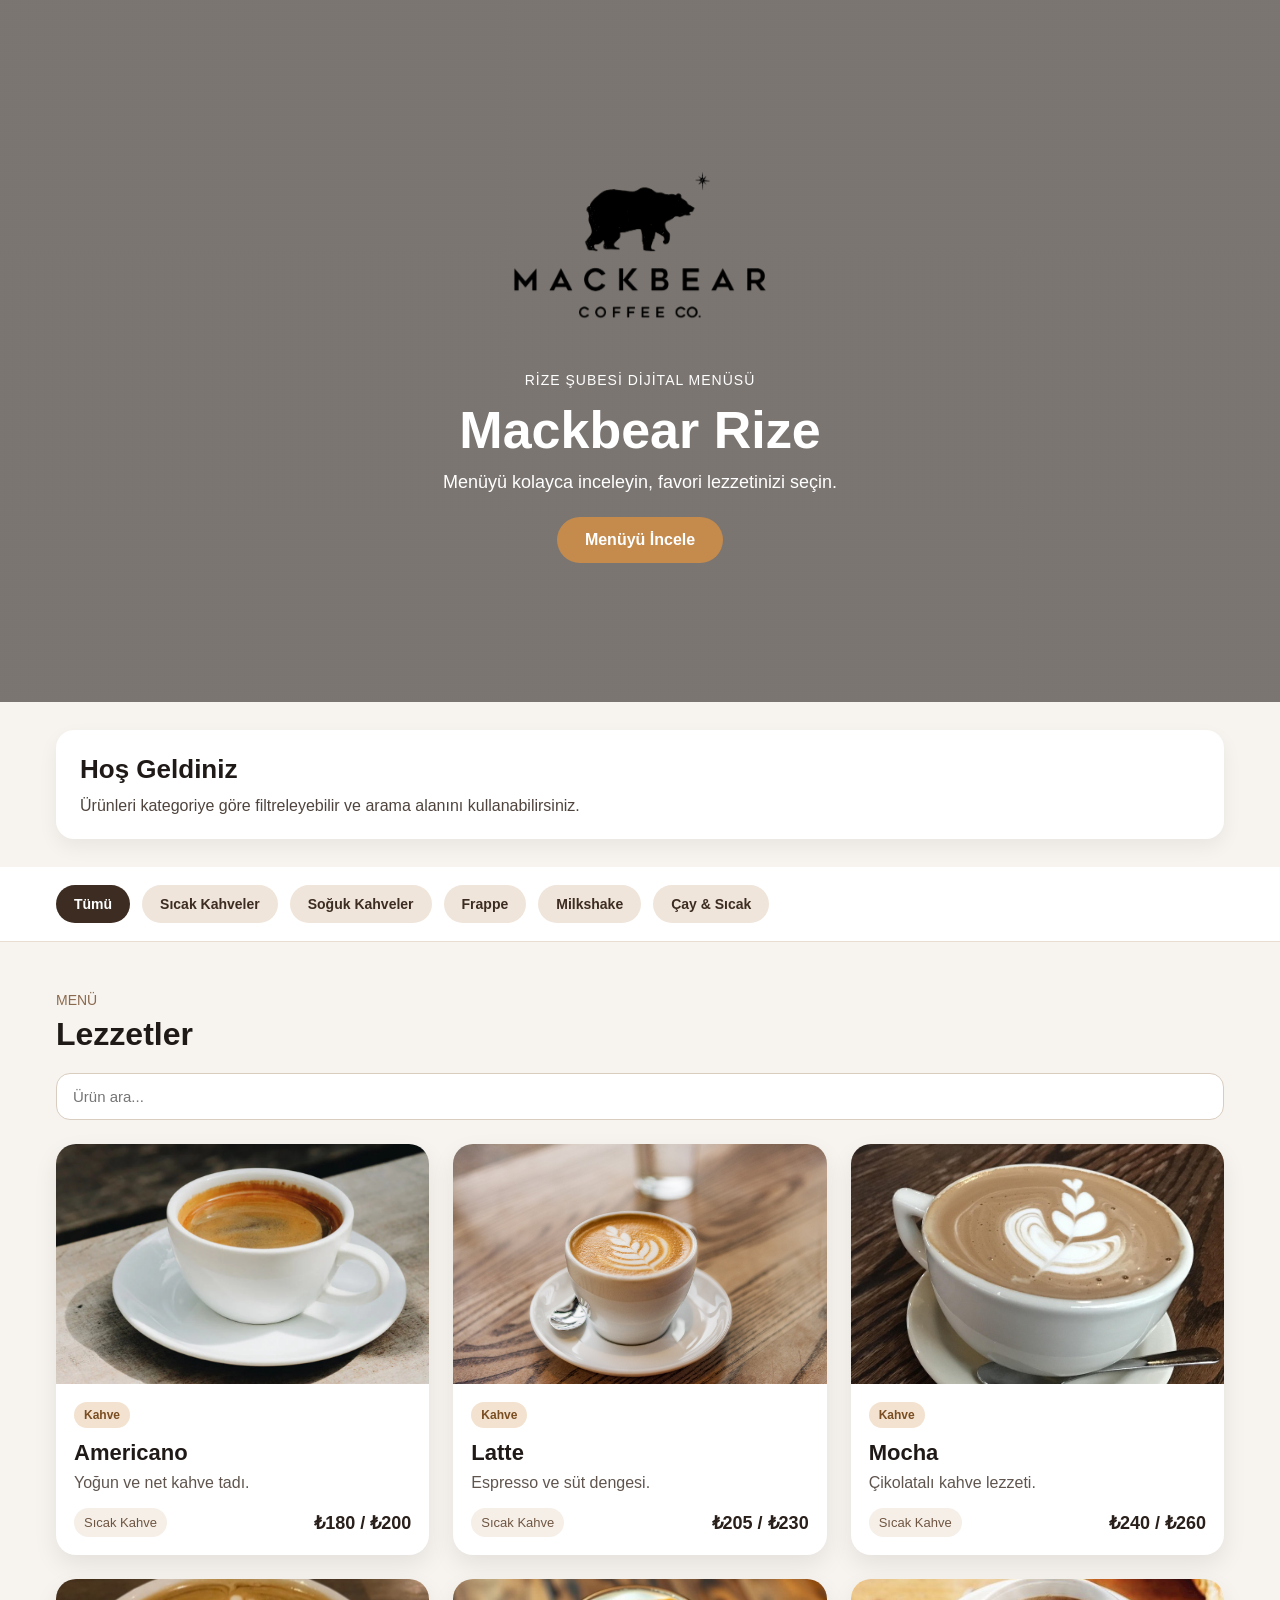
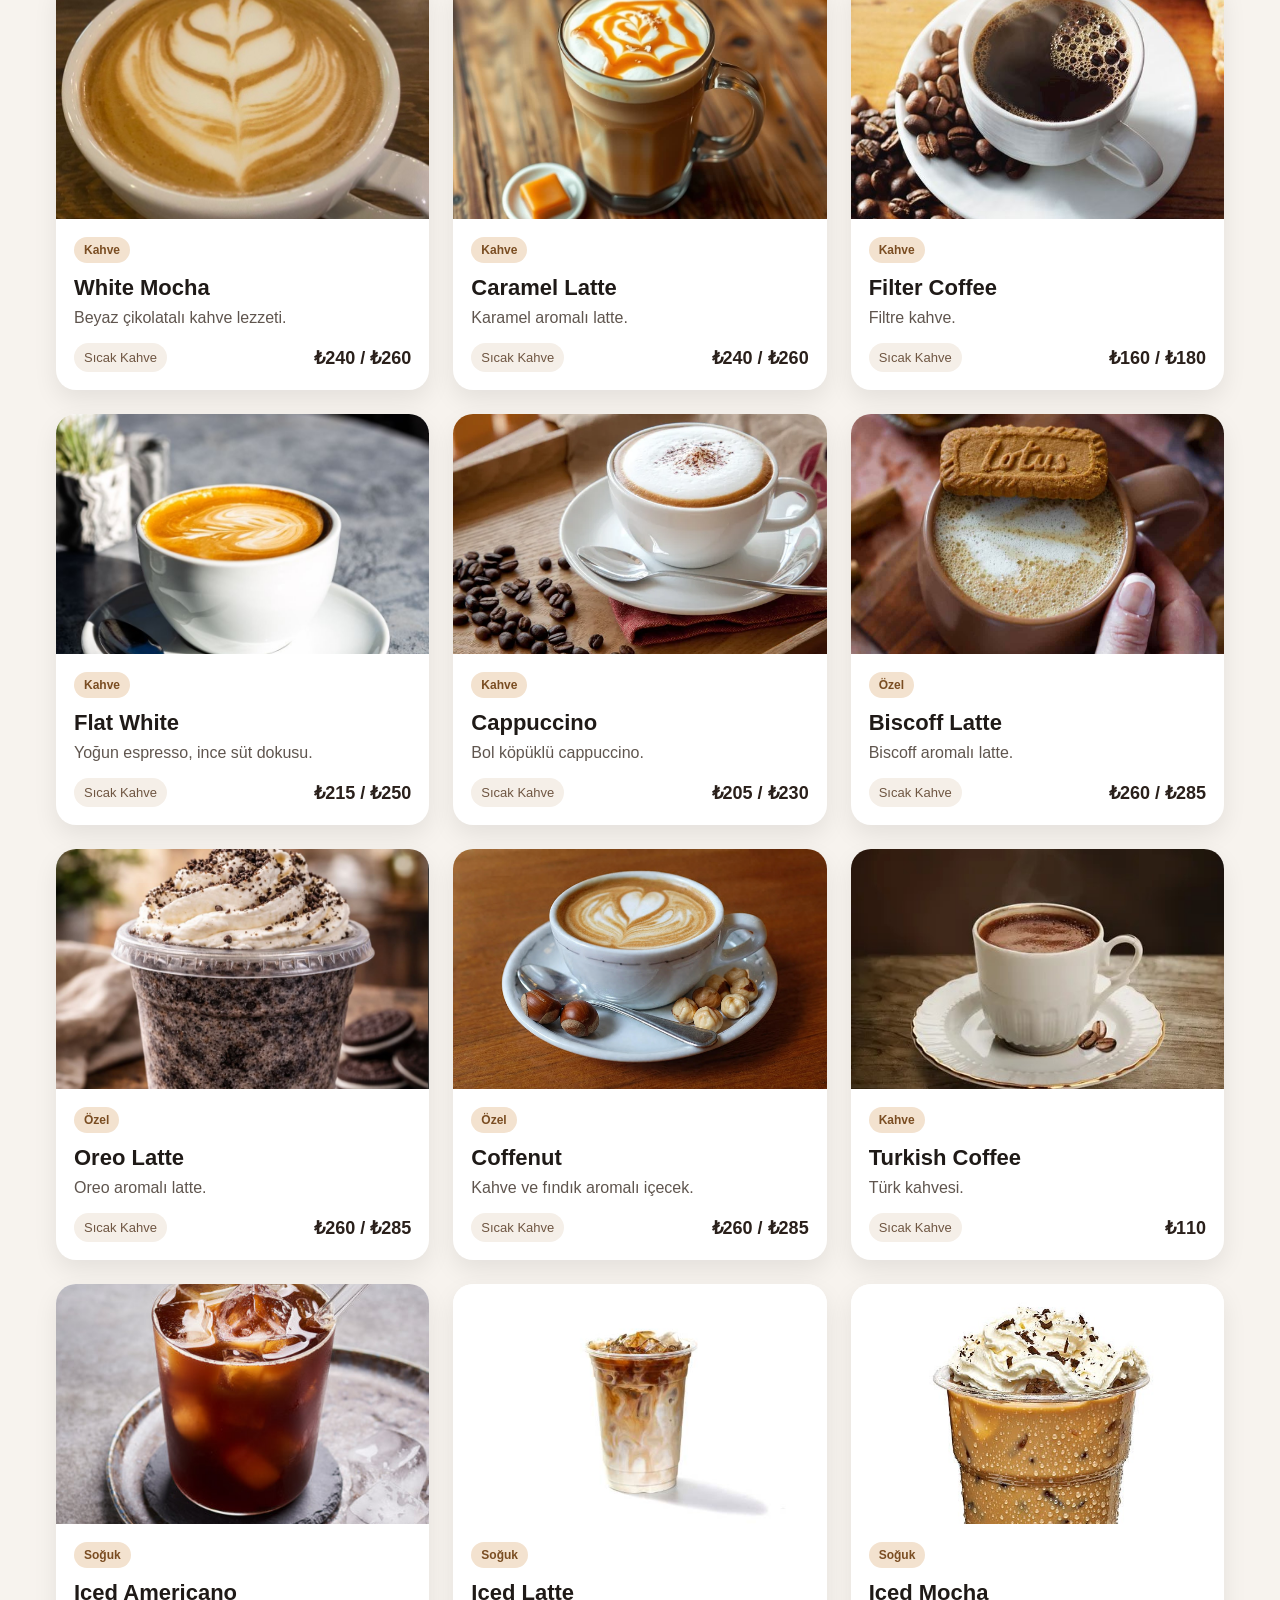
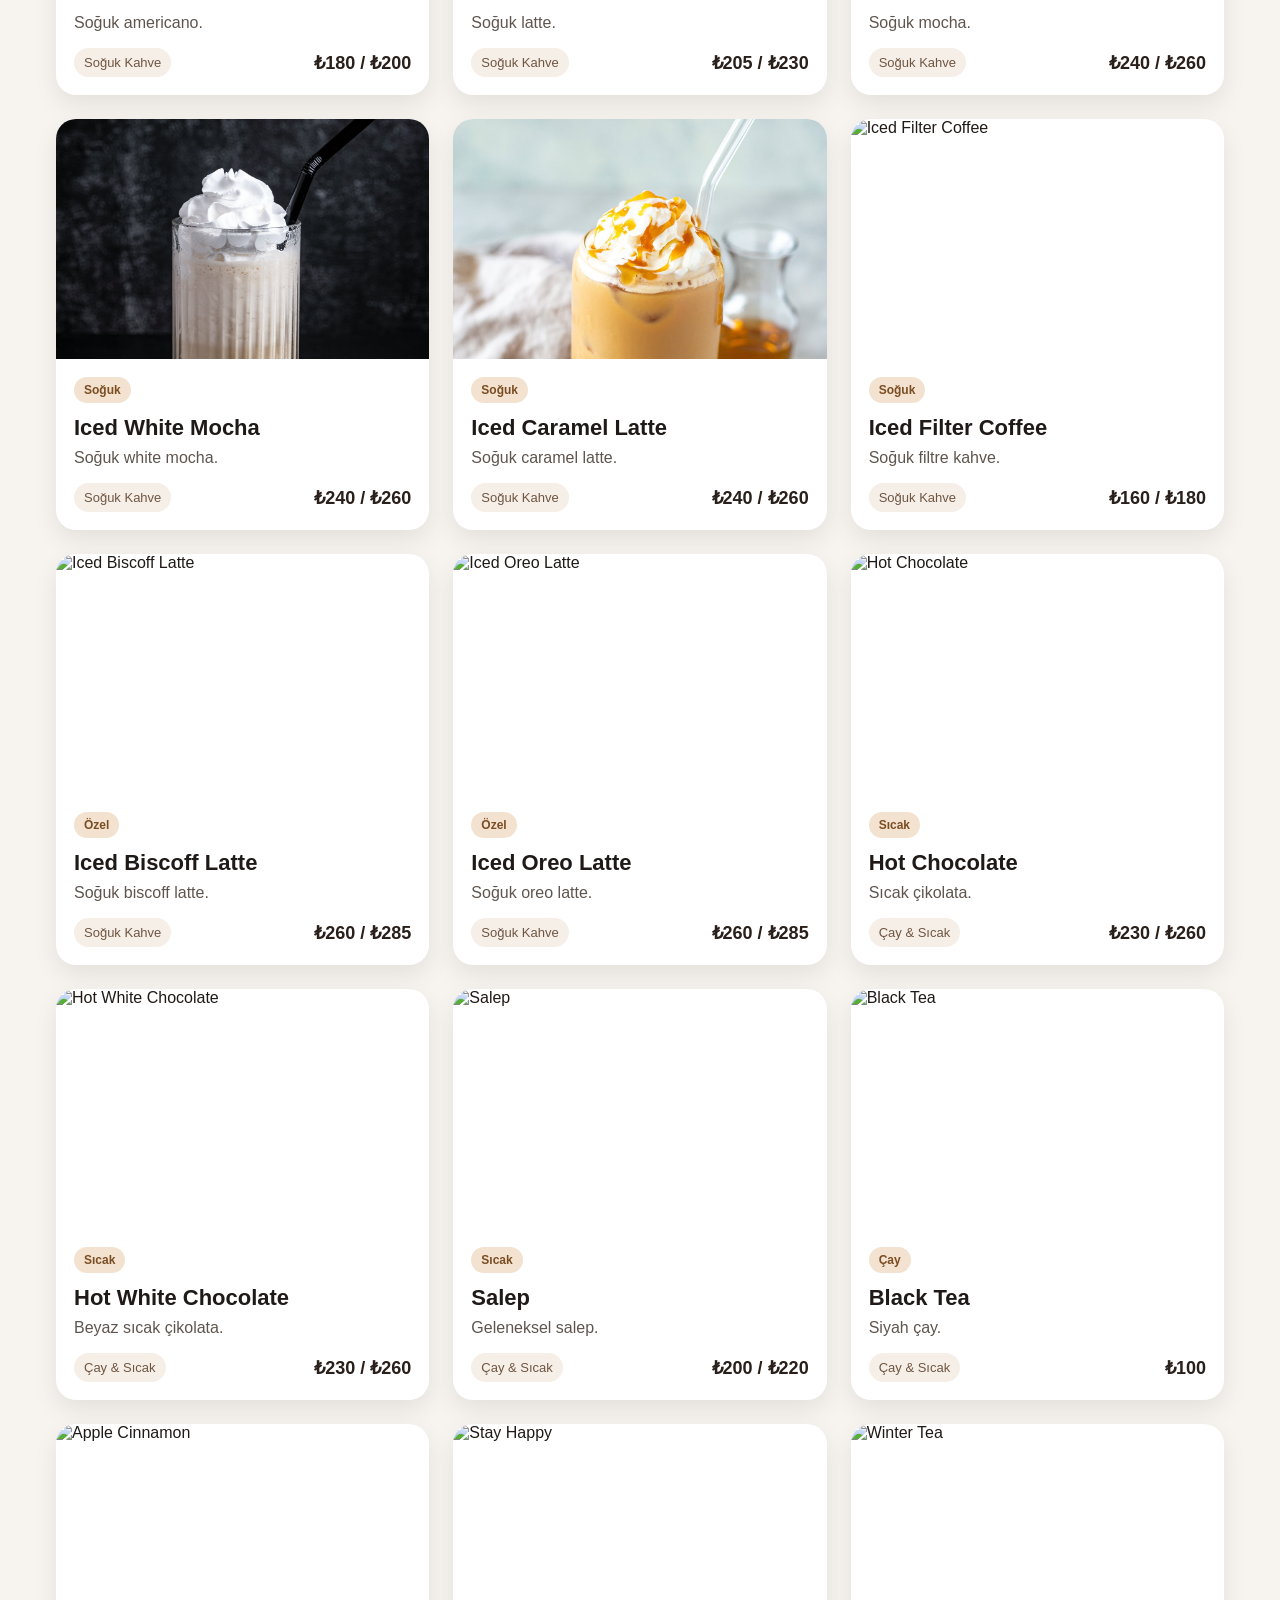
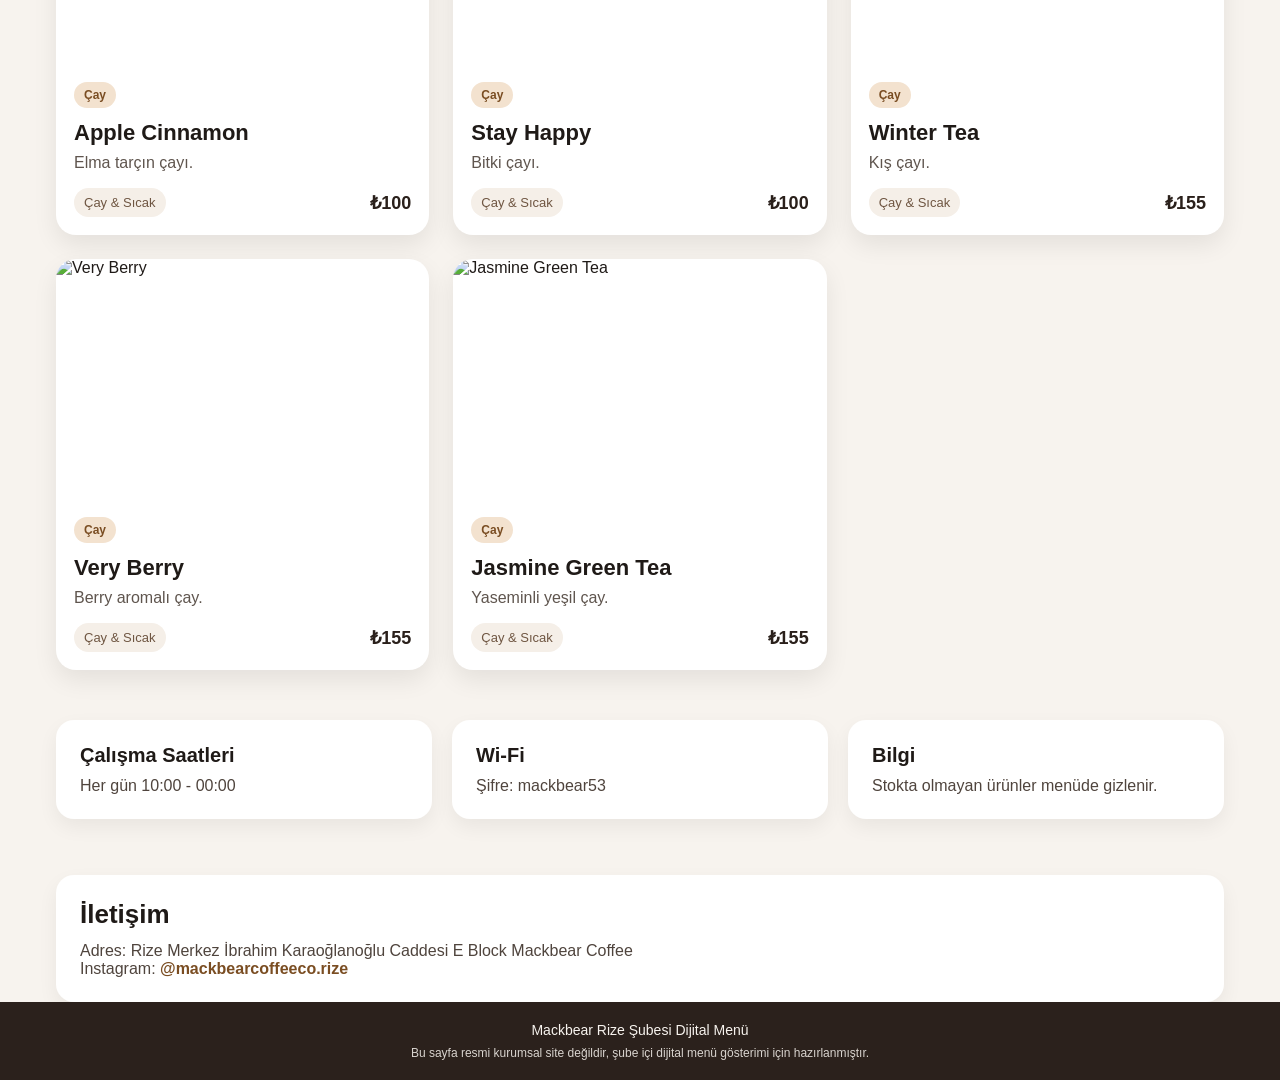
==== index.html @ a1dbd8ec "Add files via upload" ====
<!DOCTYPE html>
<html lang="tr">
<head>
  <meta charset="UTF-8" />
  <meta name="viewport" content="width=device-width, initial-scale=1.0" />
  <title>Mackbear Rize | Dijital Menü</title>
  <meta name="description" content="Rize şubesi dijital menüsü" />
  <link rel="stylesheet" href="style.css" />
</head>
<body>
  <header class="hero">
    <div class="hero-content">
      <img src="images/mackbear-logo.png" alt="Mackbear Logo" class="hero-logo" />
      <p class="hero-top-text">Rize şubesi dijital menüsü</p>
      <h1>Mackbear Rize</h1>
      <p class="hero-subtitle">Menüyü kolayca inceleyin, favori lezzetinizi seçin.</p>
      <a href="#menu" class="hero-button">Menüyü İncele</a>
    </div>
  </header>

  <main>
    <section class="intro-section">
      <div class="intro-box">
        <h2>Hoş Geldiniz</h2>
        <p>
          Ürünleri kategoriye göre filtreleyebilir ve arama alanını kullanabilirsiniz.
        </p>
      </div>
    </section>

    <section class="category-section">
      <div class="category-scroll">
        <button class="category-btn active" data-category="all">Tümü</button>
        <button class="category-btn" data-category="kahve">Sıcak Kahveler</button>
        <button class="category-btn" data-category="soguk">Soğuk Kahveler</button>
        <button class="category-btn" data-category="frappe">Frappe</button>
        <button class="category-btn" data-category="milkshake">Milkshake</button>
        <button class="category-btn" data-category="sicak">Çay & Sıcak</button>
      </div>
    </section>

    <section id="menu" class="menu-section">
      <div class="section-title">
        <p>Menü</p>
        <h2>Lezzetler</h2>
      </div>

      <div class="search-box">
        <input type="text" id="searchInput" placeholder="Ürün ara..." />
      </div>

      <div class="product-grid" id="productGrid"></div>
    </section>

    <section class="info-section">
      <div class="info-box">
        <h3>Çalışma Saatleri</h3>
        <p>Her gün 10:00 - 00:00</p>
      </div>

      <div class="info-box">
        <h3>Wi-Fi</h3>
        <p>Şifre: mackbear53</p>
      </div>

      <div class="info-box">
        <h3>Bilgi</h3>
        <p>Stokta olmayan ürünler menüde gizlenir.</p>
      </div>
    </section>

    <section class="contact-section">
      <div class="contact-box">
        <h2>İletişim</h2>
        <p>Adres: Rize Merkez İbrahim Karaoğlanoğlu Caddesi E Block Mackbear Coffee</p>
        <p>
          Instagram:
          <a href="https://www.instagram.com/mackbearcoffeeco.rize?igsh=MWk4eXNhZjRoemdxcg==" target="_blank">
            @mackbearcoffeeco.rize
          </a>
        </p>
      </div>
    </section>
  </main>

  <footer class="footer">
    <p>Mackbear Rize Şubesi Dijital Menü</p>
    <p class="footer-note">
      Bu sayfa resmi kurumsal site değildir, şube içi dijital menü gösterimi için hazırlanmıştır.
    </p>
  </footer>

  <script src="script.js"></script>
</body>
</html>
---- style.css ----
* {
  margin: 0;
  padding: 0;
  box-sizing: border-box;
}

body {
  font-family: Arial, Helvetica, sans-serif;
  background-color: #f7f3ee;
  color: #1f1a17;
}

img {
  width: 100%;
  display: block;
}

.hero {
  position: relative;
  min-height: 78vh;
  background: linear-gradient(rgba(20, 14, 10, 0.55), rgba(20, 14, 10, 0.55));
  display: flex;
  align-items: center;
  justify-content: center;
  padding: 20px;
}

.hero-content {
  position: relative;
  z-index: 1;
  text-align: center;
  color: white;
  max-width: 760px;
}

.hero-logo {
  width: 280px;
  max-width: 90%;
  margin: 0 auto 24px;
  opacity: 0;
  transform: translateY(20px);
  animation: fadeUp 0.8s ease forwards;
}

.hero-top-text {
  font-size: 14px;
  letter-spacing: 1px;
  text-transform: uppercase;
  margin-bottom: 12px;
  opacity: 0;
  transform: translateY(20px);
  animation: fadeUp 0.8s ease forwards;
  animation-delay: 0.15s;
}

.hero-content h1 {
  font-size: 52px;
  margin-bottom: 12px;
  opacity: 0;
  transform: translateY(20px);
  animation: fadeUp 0.8s ease forwards;
  animation-delay: 0.3s;
}

.hero-subtitle {
  font-size: 18px;
  margin-bottom: 24px;
  opacity: 0;
  transform: translateY(20px);
  animation: fadeUp 0.8s ease forwards;
  animation-delay: 0.45s;
}

.hero-button {
  display: inline-block;
  text-decoration: none;
  background-color: #c58b4d;
  color: white;
  padding: 14px 28px;
  border-radius: 999px;
  font-weight: bold;
  opacity: 0;
  transform: translateY(20px);
  animation: fadeUp 0.8s ease forwards;
  animation-delay: 0.6s;
  transition: transform 0.25s ease, background-color 0.25s ease;
}

.hero-button:hover {
  background-color: #b57c3f;
  transform: translateY(-2px);
}

.intro-section,
.contact-section {
  max-width: 1200px;
  margin: 0 auto;
  padding: 28px 16px 0;
}

.intro-box,
.contact-box {
  background-color: white;
  padding: 24px;
  border-radius: 18px;
  box-shadow: 0 8px 20px rgba(0, 0, 0, 0.06);
}

.intro-box h2,
.contact-box h2 {
  margin-bottom: 12px;
  font-size: 26px;
}

.category-section {
  background-color: #ffffff;
  border-bottom: 1px solid #e8ddd1;
  margin-top: 28px;
}

.category-scroll {
  max-width: 1200px;
  margin: 0 auto;
  padding: 18px 16px;
  display: flex;
  gap: 12px;
  overflow-x: auto;
}

.category-btn {
  border: none;
  background-color: #efe5da;
  color: #3d2c21;
  padding: 11px 18px;
  border-radius: 999px;
  cursor: pointer;
  white-space: nowrap;
  font-size: 14px;
  font-weight: 600;
  transition: all 0.2s ease;
}

.category-btn:hover {
  transform: translateY(-1px);
}

.category-btn.active {
  background-color: #3d2c21;
  color: white;
}

.menu-section {
  max-width: 1200px;
  margin: 0 auto;
  padding: 50px 16px;
}

.section-title {
  margin-bottom: 20px;
}

.section-title p {
  color: #8a6a4f;
  font-size: 14px;
  text-transform: uppercase;
  margin-bottom: 8px;
}

.section-title h2 {
  font-size: 32px;
}

.search-box {
  margin-bottom: 24px;
}

.search-box input {
  width: 100%;
  padding: 14px 16px;
  border: 1px solid #d9cdbf;
  border-radius: 14px;
  font-size: 15px;
  outline: none;
  background-color: #ffffff;
}

.product-grid {
  display: grid;
  grid-template-columns: repeat(3, 1fr);
  gap: 24px;
}

.card {
  background-color: white;
  border-radius: 20px;
  overflow: hidden;
  box-shadow: 0 10px 24px rgba(0, 0, 0, 0.08);
  transition: transform 0.25s ease, box-shadow 0.25s ease;
}

.card:hover {
  transform: translateY(-4px);
  box-shadow: 0 14px 28px rgba(0, 0, 0, 0.12);
}

.card img {
  height: 240px;
  object-fit: cover;
}

.card-content {
  padding: 18px;
}

.badge {
  display: inline-block;
  background-color: #f3e2cf;
  color: #7a4d22;
  font-size: 12px;
  font-weight: bold;
  padding: 6px 10px;
  border-radius: 999px;
  margin-bottom: 12px;
}

.card-content h3 {
  font-size: 22px;
  margin-bottom: 8px;
}

.card-content p {
  color: #5f554e;
  margin-bottom: 16px;
}

.card-bottom {
  display: flex;
  align-items: center;
  justify-content: space-between;
  gap: 10px;
}

.card-category {
  font-size: 13px;
  background-color: #f5efe8;
  color: #6f5642;
  padding: 7px 10px;
  border-radius: 999px;
}

.card-content strong {
  font-size: 18px;
  color: #2a201b;
}

.info-section {
  max-width: 1200px;
  margin: 0 auto;
  padding: 0 16px 28px;
  display: grid;
  grid-template-columns: repeat(3, 1fr);
  gap: 20px;
}

.info-box {
  background-color: white;
  padding: 24px;
  border-radius: 18px;
  box-shadow: 0 8px 20px rgba(0, 0, 0, 0.06);
}

.info-box h3 {
  margin-bottom: 10px;
  font-size: 20px;
}

.contact-box p,
.intro-box p,
.info-box p {
  color: #4f443d;
}

.contact-box a {
  color: #7a4d22;
  text-decoration: none;
  font-weight: bold;
}

.contact-box a:hover {
  text-decoration: underline;
}

.footer {
  text-align: center;
  padding: 20px;
  background-color: #2b211c;
  color: #f7f3ee;
  font-size: 14px;
}

.footer-note {
  margin-top: 8px;
  font-size: 12px;
  opacity: 0.85;
}

@keyframes fadeUp {
  from {
    opacity: 0;
    transform: translateY(20px);
  }

  to {
    opacity: 1;
    transform: translateY(0);
  }
}

@media (max-width: 992px) {
  .product-grid {
    grid-template-columns: repeat(2, 1fr);
  }

  .info-section {
    grid-template-columns: 1fr;
  }

  .hero-logo {
    width: 800px;
  }
}

@media (max-width: 600px) {
  .hero {
    min-height: 70vh;
  }

  .hero-logo {
    width: 190px;
  }

  .hero-content h1 {
    font-size: 34px;
  }

  .hero-subtitle {
    font-size: 16px;
  }

  .product-grid {
    grid-template-columns: 1fr;
  }

  .card img {
    height: 220px;
  }

  .section-title h2,
  .intro-box h2,
  .contact-box h2 {
    font-size: 24px;
  }

  .card-bottom {
    flex-direction: column;
    align-items: flex-start;
  }
}
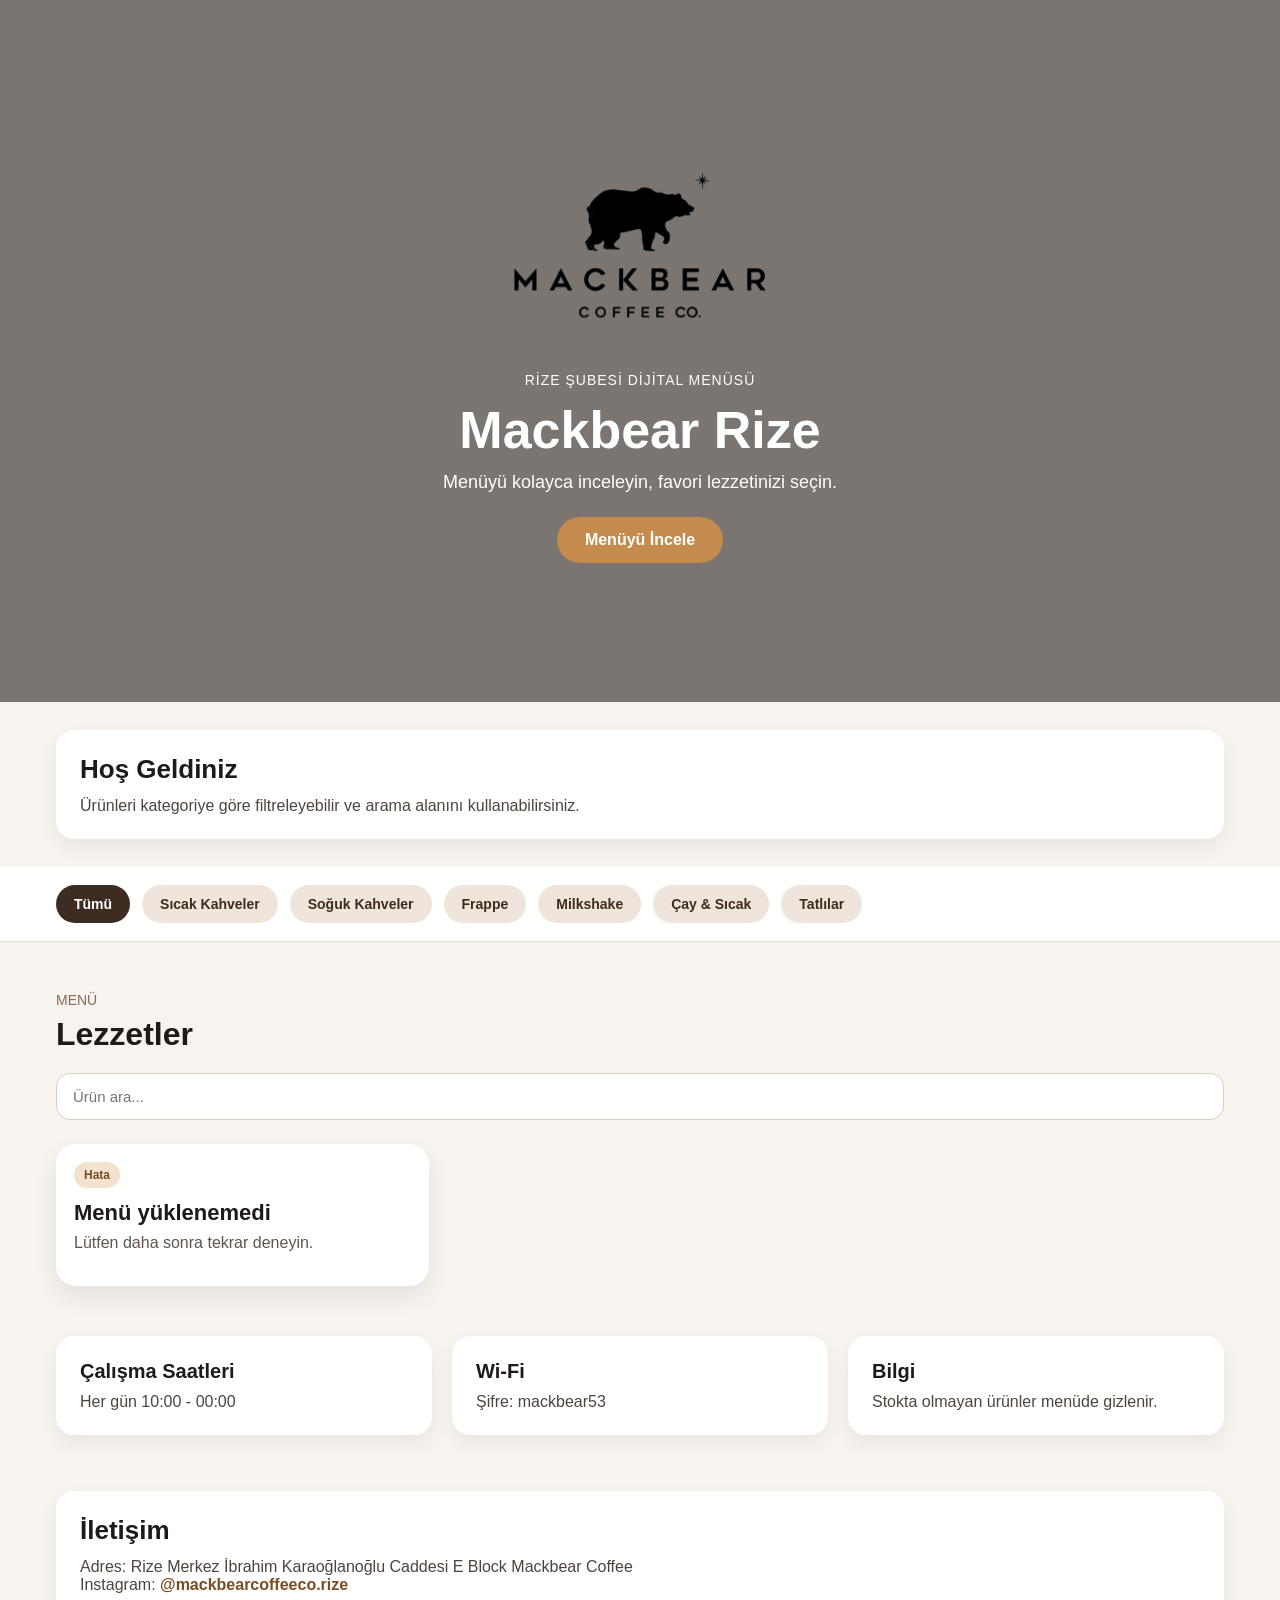
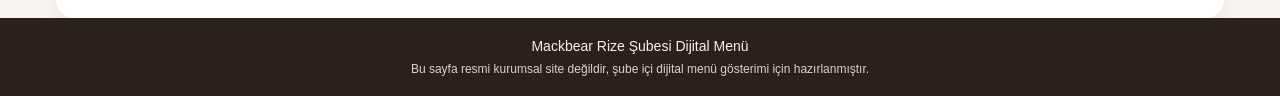
==== commit 0608f49a: "Update index.html" ====
--- a/index.html
+++ b/index.html
@@ -36,6 +36,8 @@
         <button class="category-btn" data-category="frappe">Frappe</button>
         <button class="category-btn" data-category="milkshake">Milkshake</button>
         <button class="category-btn" data-category="sicak">Çay & Sıcak</button>
+        <!-- 🔥 YENİ EKLENEN -->
+        <button class="category-btn" data-category="tatli">Tatlılar</button>
       </div>
     </section>
 
@@ -75,7 +77,7 @@
         <p>Adres: Rize Merkez İbrahim Karaoğlanoğlu Caddesi E Block Mackbear Coffee</p>
         <p>
           Instagram:
-          <a href="https://www.instagram.com/mackbearcoffeeco.rize?igsh=MWk4eXNhZjRoemdxcg==" target="_blank">
+          <a href="https://www.instagram.com/mackbearcoffeeco.rize" target="_blank">
             @mackbearcoffeeco.rize
           </a>
         </p>
@@ -92,4 +94,4 @@
 
   <script src="script.js"></script>
 </body>
-</html>+</html>
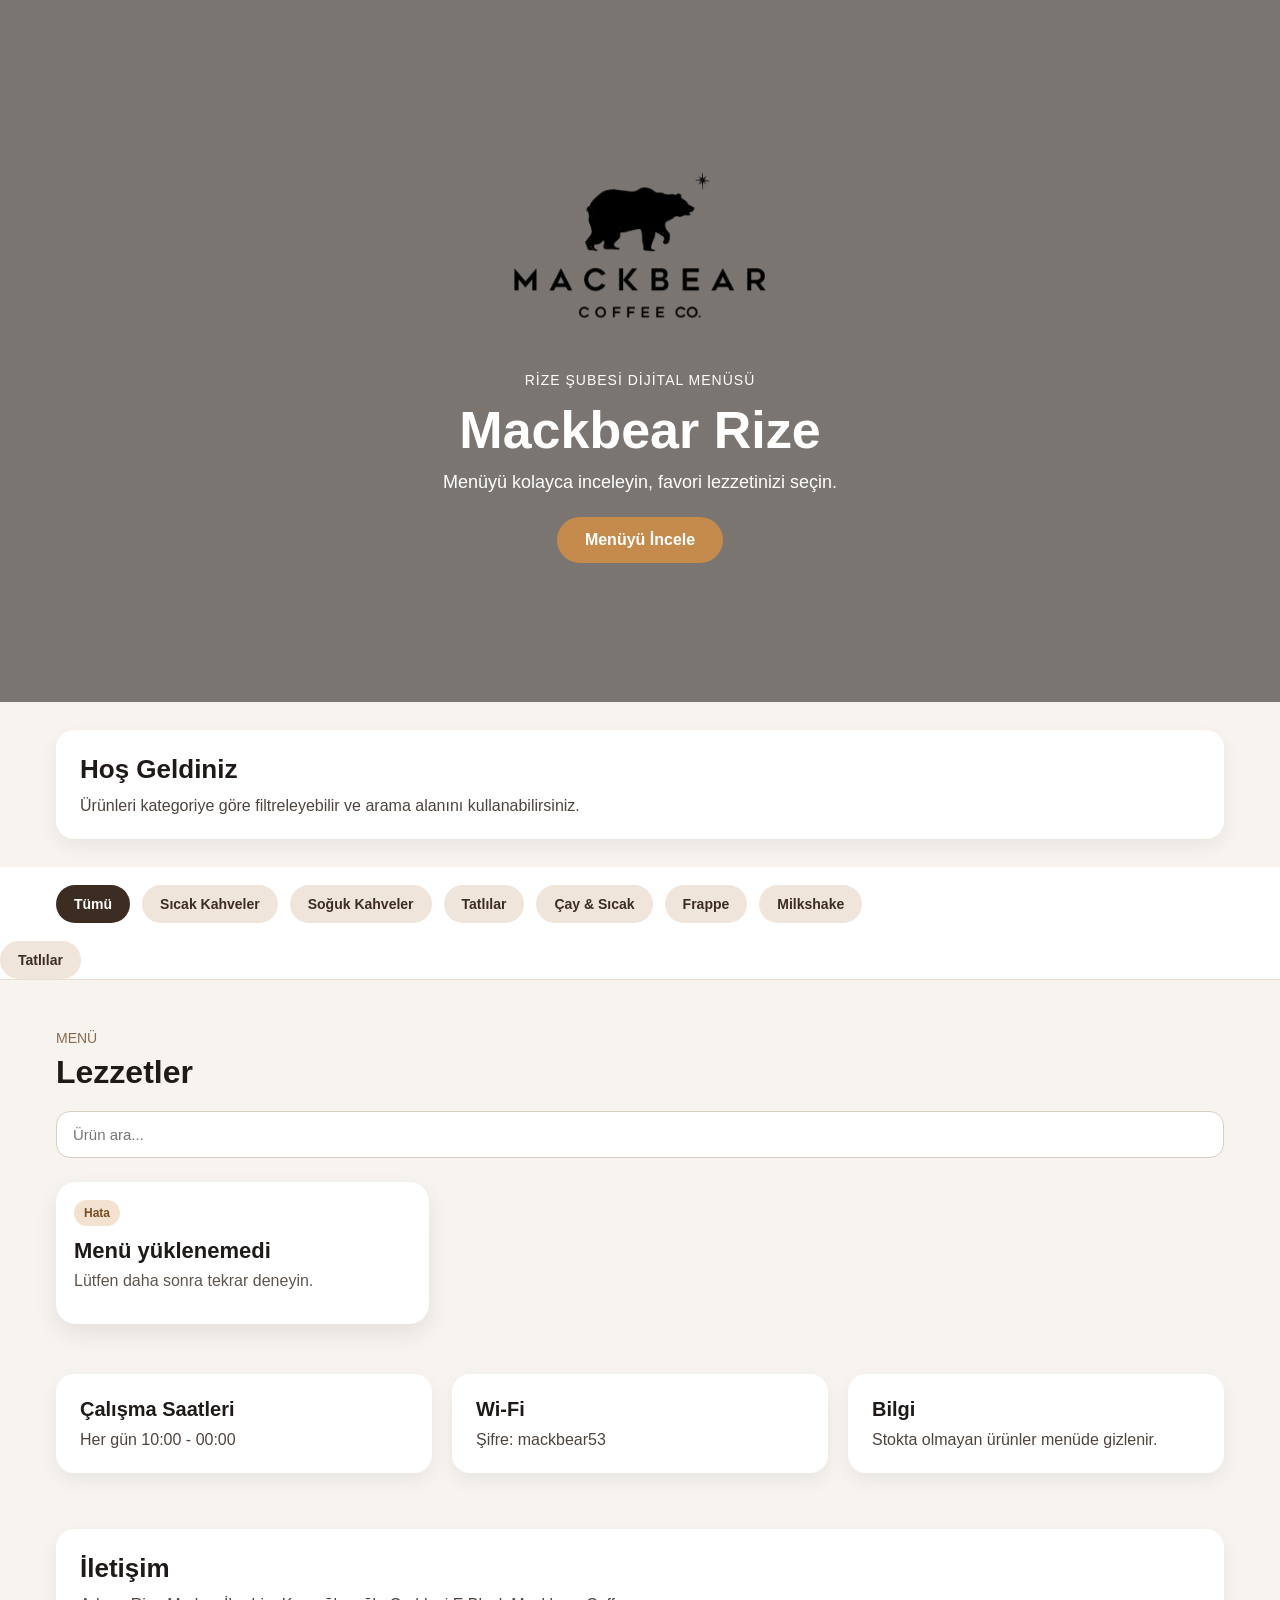
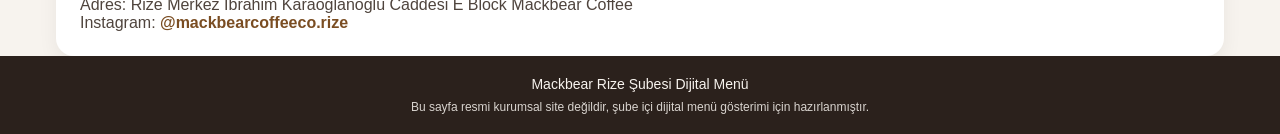
==== commit 66209fb0: "Update index.html" ====
--- a/index.html
+++ b/index.html
@@ -30,12 +30,14 @@
 
     <section class="category-section">
       <div class="category-scroll">
-        <button class="category-btn active" data-category="all">Tümü</button>
-        <button class="category-btn" data-category="kahve">Sıcak Kahveler</button>
-        <button class="category-btn" data-category="soguk">Soğuk Kahveler</button>
-        <button class="category-btn" data-category="frappe">Frappe</button>
-        <button class="category-btn" data-category="milkshake">Milkshake</button>
-        <button class="category-btn" data-category="sicak">Çay & Sıcak</button>
+  <button class="category-btn active" data-category="all">Tümü</button>
+  <button class="category-btn" data-category="kahve">Sıcak Kahveler</button>
+  <button class="category-btn" data-category="soguk">Soğuk Kahveler</button>
+  <button class="category-btn" data-category="tatli">Tatlılar</button>
+  <button class="category-btn" data-category="sicak">Çay & Sıcak</button>
+  <button class="category-btn" data-category="frappe">Frappe</button>
+  <button class="category-btn" data-category="milkshake">Milkshake</button>
+</div>
         <!-- 🔥 YENİ EKLENEN -->
         <button class="category-btn" data-category="tatli">Tatlılar</button>
       </div>
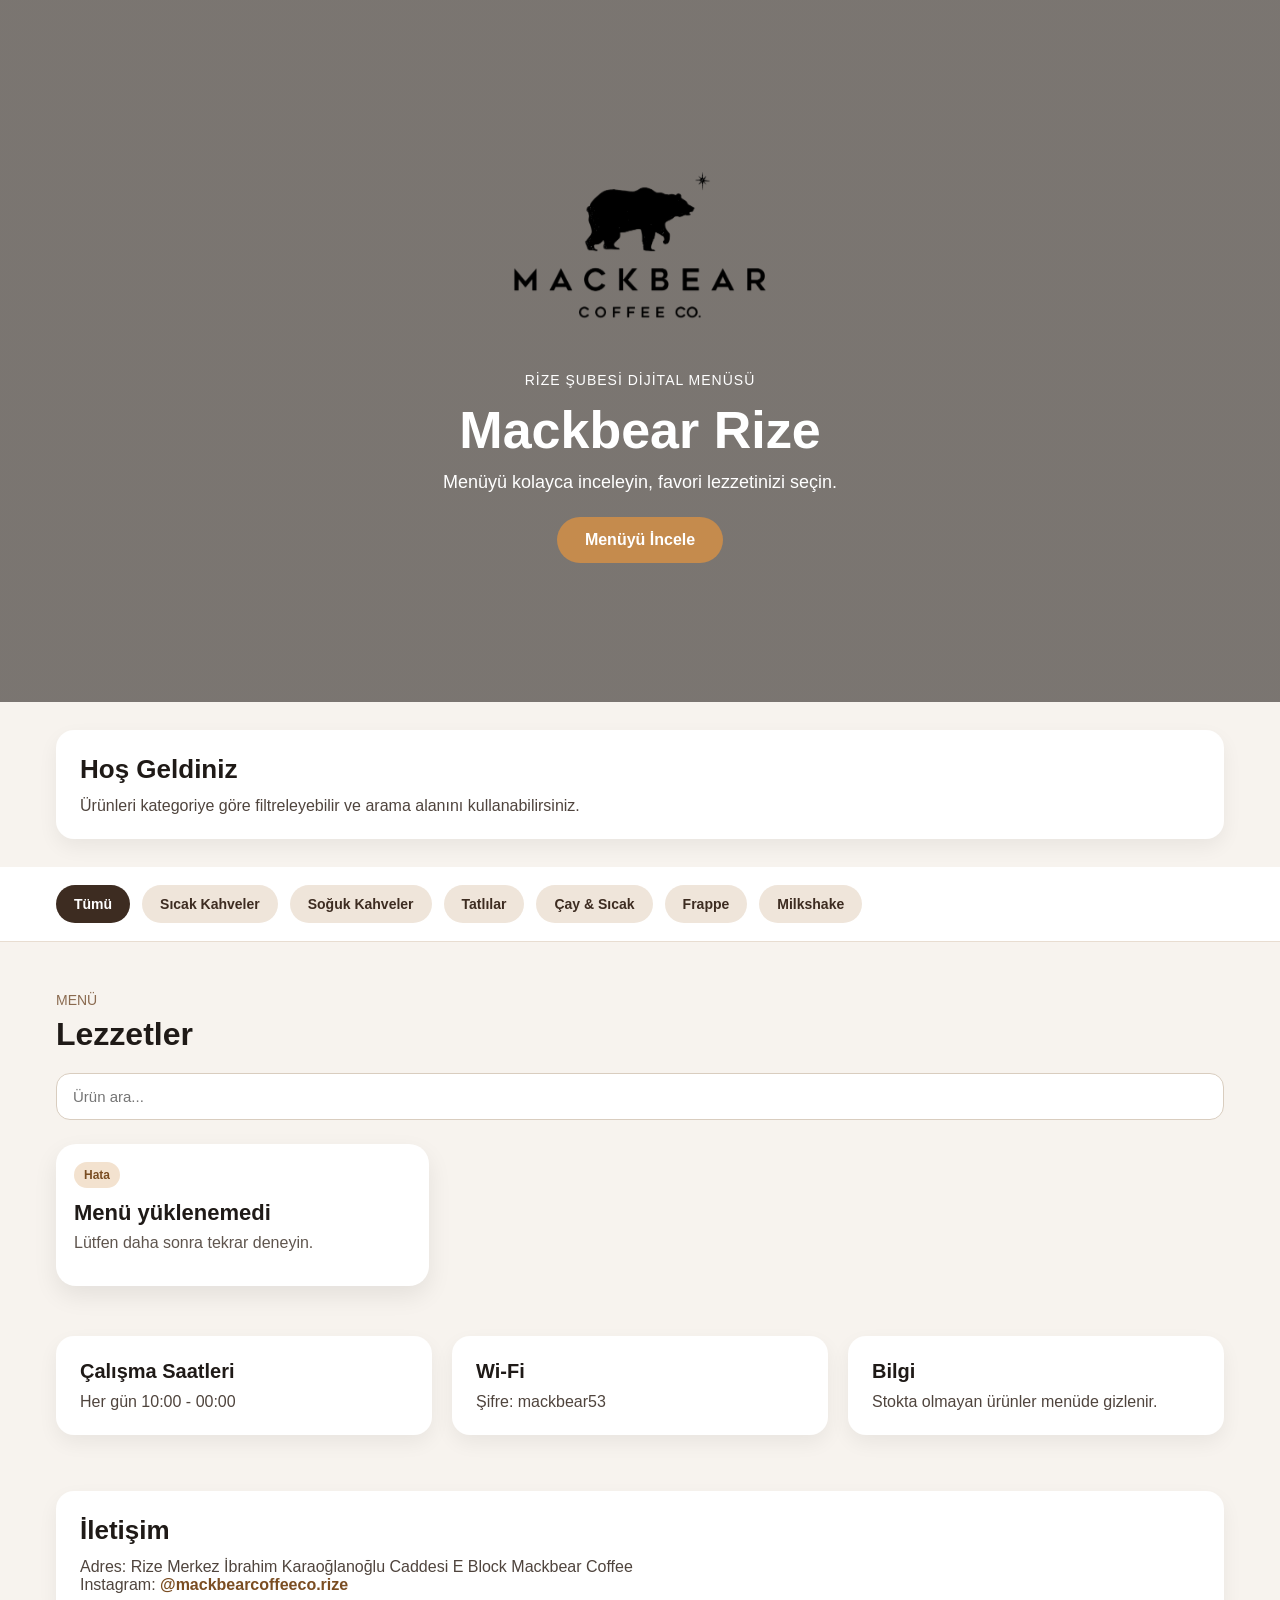
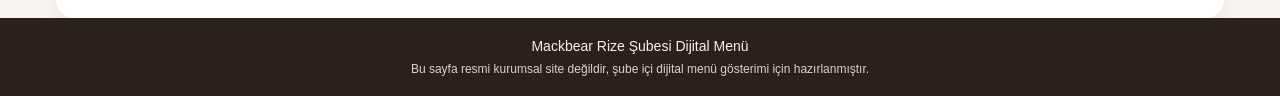
==== commit 647455f3: "Update index.html" ====
--- a/index.html
+++ b/index.html
@@ -30,16 +30,13 @@
 
     <section class="category-section">
       <div class="category-scroll">
-  <button class="category-btn active" data-category="all">Tümü</button>
-  <button class="category-btn" data-category="kahve">Sıcak Kahveler</button>
-  <button class="category-btn" data-category="soguk">Soğuk Kahveler</button>
-  <button class="category-btn" data-category="tatli">Tatlılar</button>
-  <button class="category-btn" data-category="sicak">Çay & Sıcak</button>
-  <button class="category-btn" data-category="frappe">Frappe</button>
-  <button class="category-btn" data-category="milkshake">Milkshake</button>
-</div>
-        <!-- 🔥 YENİ EKLENEN -->
+        <button class="category-btn active" data-category="all">Tümü</button>
+        <button class="category-btn" data-category="kahve">Sıcak Kahveler</button>
+        <button class="category-btn" data-category="soguk">Soğuk Kahveler</button>
         <button class="category-btn" data-category="tatli">Tatlılar</button>
+        <button class="category-btn" data-category="sicak">Çay & Sıcak</button>
+        <button class="category-btn" data-category="frappe">Frappe</button>
+        <button class="category-btn" data-category="milkshake">Milkshake</button>
       </div>
     </section>
 
--- a/style.css
+++ b/style.css
@@ -365,4 +365,29 @@
     flex-direction: column;
     align-items: flex-start;
   }
-}+}/* 🔥 KATEGORİ RENKLERİ */
+
+.card.kahve {
+  border-top: 5px solid #6f4e37;
+}
+
+.card.soguk {
+  border-top: 5px solid #3aa6b9;
+}
+
+.card.tatli {
+  border-top: 5px solid #e91e63;
+  background: linear-gradient(to bottom, #fff, #fff0f5);
+}
+
+.card.sicak {
+  border-top: 5px solid #ff9800;
+}
+
+.card.frappe {
+  border-top: 5px solid #9c27b0;
+}
+
+.card.milkshake {
+  border-top: 5px solid #ff4081;
+}
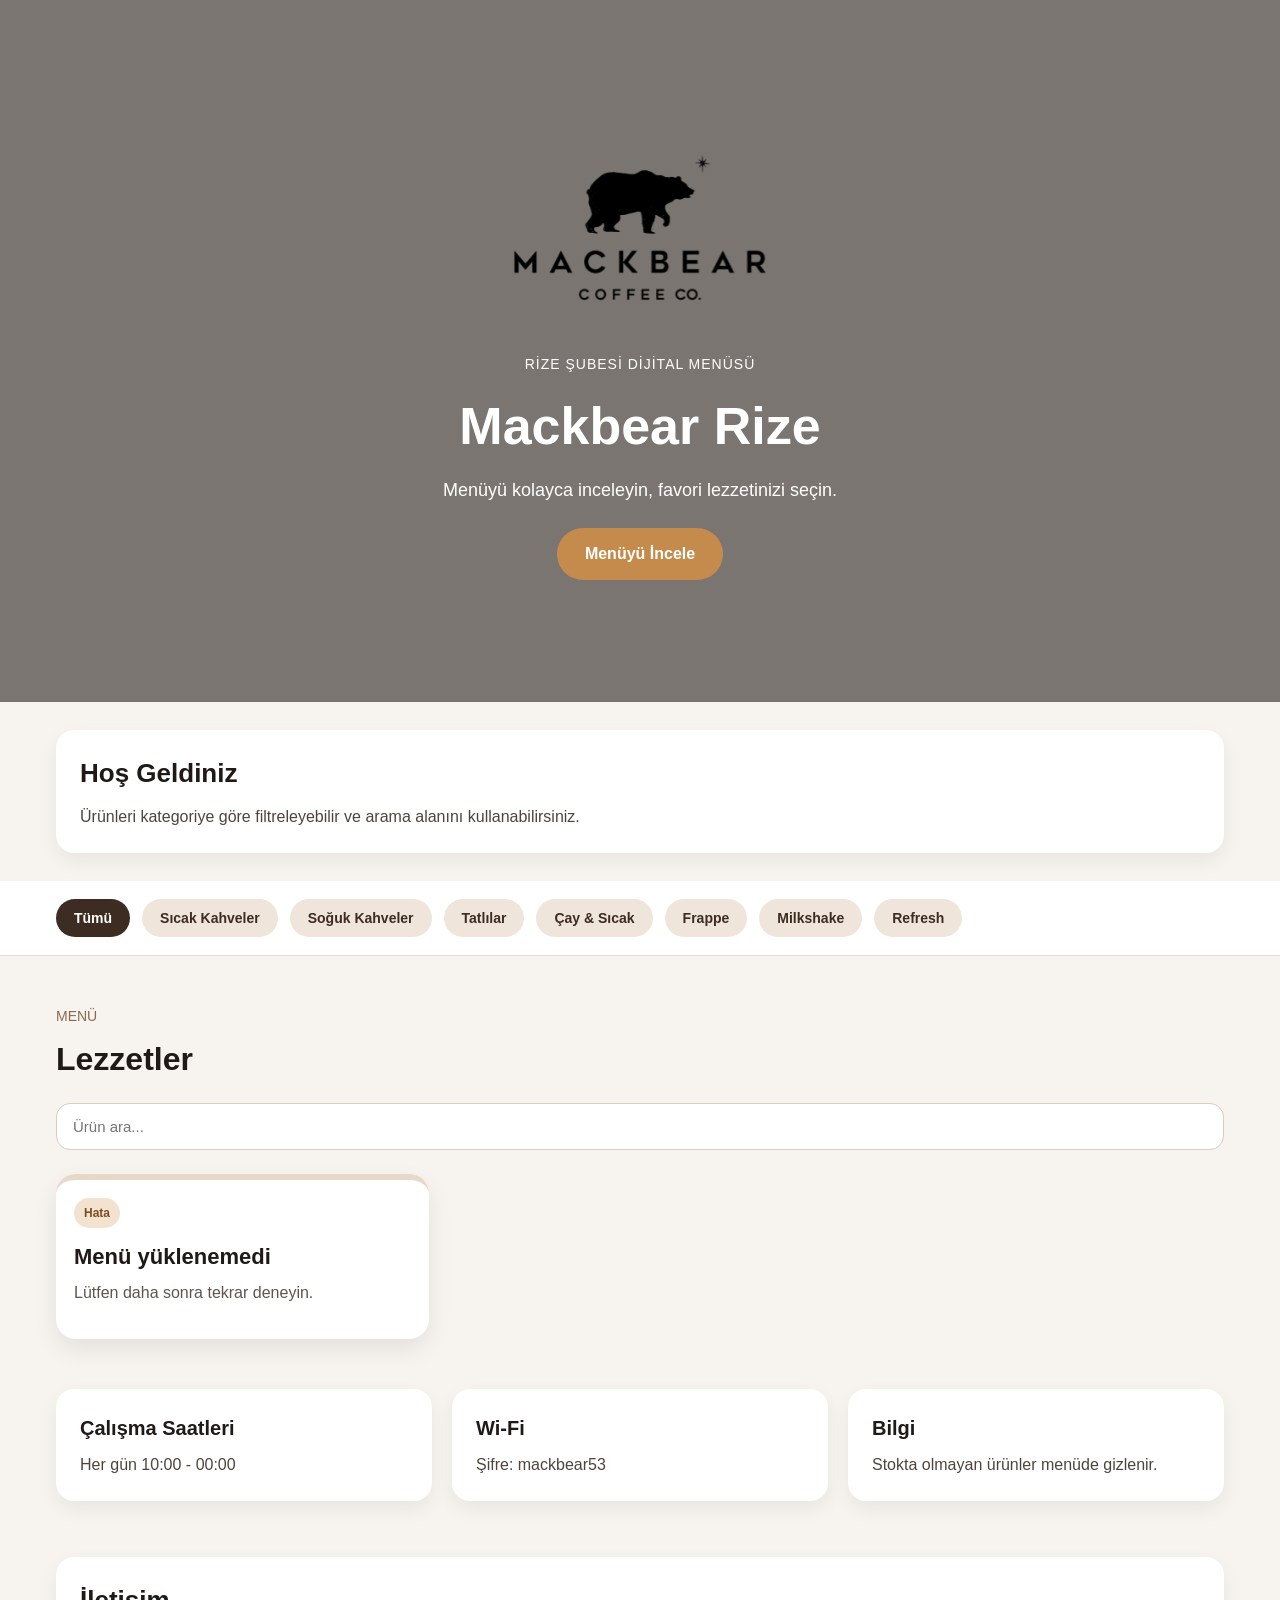
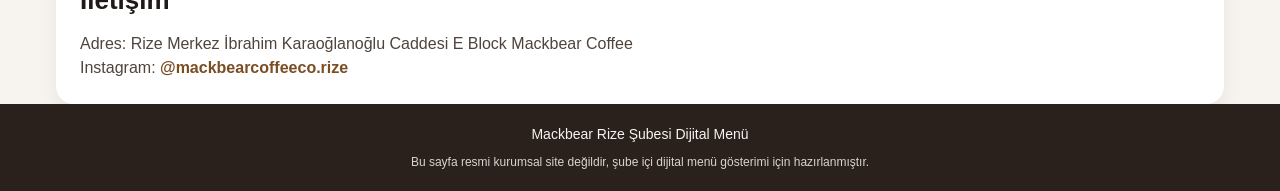
==== commit 19930dfb: "Update index.html" ====
--- a/index.html
+++ b/index.html
@@ -37,6 +37,7 @@
         <button class="category-btn" data-category="sicak">Çay & Sıcak</button>
         <button class="category-btn" data-category="frappe">Frappe</button>
         <button class="category-btn" data-category="milkshake">Milkshake</button>
+        <button class="category-btn" data-category="refresh">Refresh</button>
       </div>
     </section>
 
--- a/style.css
+++ b/style.css
@@ -4,16 +4,23 @@
   box-sizing: border-box;
 }
 
+html {
+  scroll-behavior: smooth;
+}
+
 body {
   font-family: Arial, Helvetica, sans-serif;
   background-color: #f7f3ee;
   color: #1f1a17;
+  line-height: 1.5;
 }
 
 img {
   width: 100%;
   display: block;
 }
+
+/* HERO */
 
 .hero {
   position: relative;
@@ -91,6 +98,8 @@
   transform: translateY(-2px);
 }
 
+/* INTRO + CONTACT */
+
 .intro-section,
 .contact-section {
   max-width: 1200px;
@@ -111,6 +120,24 @@
   margin-bottom: 12px;
   font-size: 26px;
 }
+
+.contact-box p,
+.intro-box p,
+.info-box p {
+  color: #4f443d;
+}
+
+.contact-box a {
+  color: #7a4d22;
+  text-decoration: none;
+  font-weight: bold;
+}
+
+.contact-box a:hover {
+  text-decoration: underline;
+}
+
+/* CATEGORY */
 
 .category-section {
   background-color: #ffffff;
@@ -125,6 +152,11 @@
   display: flex;
   gap: 12px;
   overflow-x: auto;
+  scrollbar-width: none;
+}
+
+.category-scroll::-webkit-scrollbar {
+  display: none;
 }
 
 .category-btn {
@@ -149,6 +181,8 @@
   color: white;
 }
 
+/* MENU */
+
 .menu-section {
   max-width: 1200px;
   margin: 0 auto;
@@ -184,6 +218,8 @@
   background-color: #ffffff;
 }
 
+/* PRODUCT GRID */
+
 .product-grid {
   display: grid;
   grid-template-columns: repeat(3, 1fr);
@@ -196,11 +232,12 @@
   overflow: hidden;
   box-shadow: 0 10px 24px rgba(0, 0, 0, 0.08);
   transition: transform 0.25s ease, box-shadow 0.25s ease;
+  border-top: 6px solid #e7d9c9;
 }
 
 .card:hover {
-  transform: translateY(-4px);
-  box-shadow: 0 14px 28px rgba(0, 0, 0, 0.12);
+  transform: translateY(-6px) scale(1.01);
+  box-shadow: 0 18px 32px rgba(0, 0, 0, 0.15);
 }
 
 .card img {
@@ -253,6 +290,8 @@
   color: #2a201b;
 }
 
+/* INFO */
+
 .info-section {
   max-width: 1200px;
   margin: 0 auto;
@@ -274,21 +313,7 @@
   font-size: 20px;
 }
 
-.contact-box p,
-.intro-box p,
-.info-box p {
-  color: #4f443d;
-}
-
-.contact-box a {
-  color: #7a4d22;
-  text-decoration: none;
-  font-weight: bold;
-}
-
-.contact-box a:hover {
-  text-decoration: underline;
-}
+/* FOOTER */
 
 .footer {
   text-align: center;
@@ -304,6 +329,40 @@
   opacity: 0.85;
 }
 
+/* KATEGORI RENKLERI */
+
+.card.kahve {
+  border-top-color: #5a3e2b;
+  background: linear-gradient(to bottom, #ffffff, #f5eee9);
+}
+
+.card.soguk {
+  border-top-color: #00bcd4;
+  background: linear-gradient(to bottom, #ffffff, #e6f7fa);
+}
+
+.card.tatli {
+  border-top-color: #ff2e88;
+  background: linear-gradient(to bottom, #ffffff, #ffe6f0);
+}
+
+.card.sicak {
+  border-top-color: #ff9800;
+  background: linear-gradient(to bottom, #ffffff, #fff3e0);
+}
+
+.card.frappe {
+  border-top-color: #9c27b0;
+  background: linear-gradient(to bottom, #ffffff, #f3e5f5);
+}
+
+.card.milkshake {
+  border-top-color: #ff4081;
+  background: linear-gradient(to bottom, #ffffff, #ffe4ec);
+}
+
+/* ANIMATION */
+
 @keyframes fadeUp {
   from {
     opacity: 0;
@@ -316,6 +375,8 @@
   }
 }
 
+/* RESPONSIVE */
+
 @media (max-width: 992px) {
   .product-grid {
     grid-template-columns: repeat(2, 1fr);
@@ -326,7 +387,7 @@
   }
 
   .hero-logo {
-    width: 800px;
+    width: 220px;
   }
 }
 
@@ -365,29 +426,4 @@
     flex-direction: column;
     align-items: flex-start;
   }
-}/* 🔥 KATEGORİ RENKLERİ */
-
-.card.kahve {
-  border-top: 5px solid #6f4e37;
-}
-
-.card.soguk {
-  border-top: 5px solid #3aa6b9;
-}
-
-.card.tatli {
-  border-top: 5px solid #e91e63;
-  background: linear-gradient(to bottom, #fff, #fff0f5);
-}
-
-.card.sicak {
-  border-top: 5px solid #ff9800;
-}
-
-.card.frappe {
-  border-top: 5px solid #9c27b0;
-}
-
-.card.milkshake {
-  border-top: 5px solid #ff4081;
-}
+}
